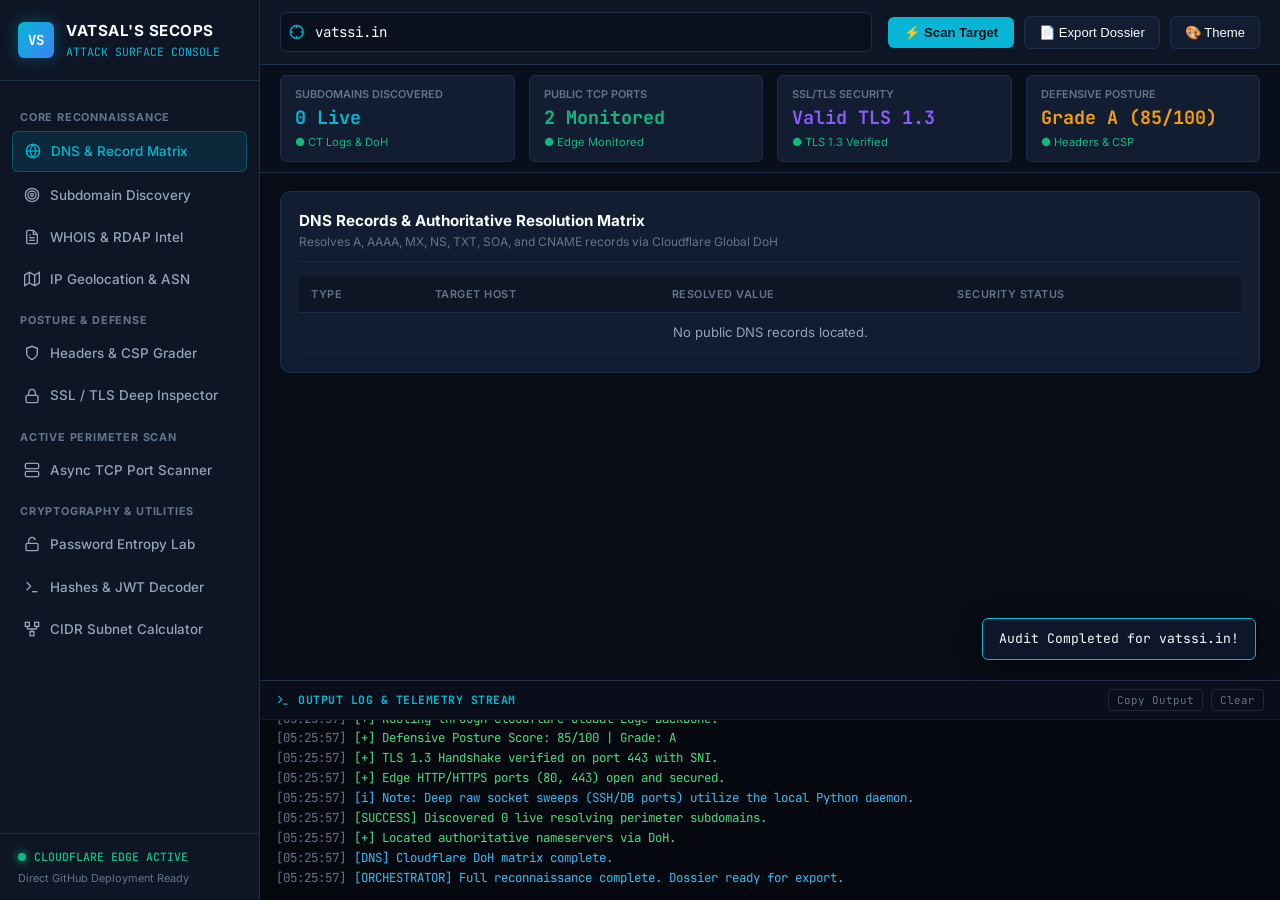
==== index.html @ 2390e786 "feat: Cloudflare Pages release of SecOps Console 2.0" ====
<!DOCTYPE html>
<html lang="en">
<head>
    <meta charset="UTF-8">
    <meta name="viewport" content="width=device-width, initial-scale=1.0">
    <title>Vatsal's SecOps Console 2.0 | Attack Surface & Reconnaissance</title>
    <link rel="stylesheet" href="css/style.css">
    <link rel="preconnect" href="https://fonts.googleapis.com">
    <link rel="preconnect" href="https://fonts.gstatic.com" crossorigin>
    <link href="https://fonts.googleapis.com/css2?family=Inter:wght@400;500;600;700&family=JetBrains+Mono:wght@400;500;600;700&display=swap" rel="stylesheet">
</head>
<body>

    <!-- =====================================================================
         1. SIDEBAR NAVIGATION
         ===================================================================== -->
    <aside class="sidebar">
        <div class="sidebar-header">
            <div class="logo-badge">VS</div>
            <div>
                <div class="logo-text-title">VATSAL'S SECOPS</div>
                <div class="logo-text-subtitle">Attack Surface Console</div>
            </div>
        </div>

        <div class="nav-container">
            <div class="nav-section-title">Core Reconnaissance</div>
            <ul class="nav-list">
                <li class="nav-item active" data-view="dns">
                    <svg width="16" height="16" viewBox="0 0 24 24" fill="none" stroke="currentColor" stroke-width="2"><circle cx="12" cy="12" r="10"></circle><line x1="2" y1="12" x2="22" y2="12"></line><path d="M12 2a15.3 15.3 0 0 1 4 10 15.3 15.3 0 0 1-4 10 15.3 15.3 0 0 1-4-10 15.3 15.3 0 0 1 4-10z"></path></svg>
                    <span>DNS & Record Matrix</span>
                </li>
                <li class="nav-item" data-view="subdomains">
                    <svg width="16" height="16" viewBox="0 0 24 24" fill="none" stroke="currentColor" stroke-width="2"><circle cx="12" cy="12" r="10"></circle><circle cx="12" cy="12" r="6"></circle><circle cx="12" cy="12" r="2"></circle></svg>
                    <span>Subdomain Discovery</span>
                </li>
                <li class="nav-item" data-view="whois">
                    <svg width="16" height="16" viewBox="0 0 24 24" fill="none" stroke="currentColor" stroke-width="2"><path d="M14 2H6a2 2 0 0 0-2 2v16a2 2 0 0 0 2 2h12a2 2 0 0 0 2-2V8z"></path><polyline points="14 2 14 8 20 8"></polyline><line x1="16" y1="13" x2="8" y2="13"></line><line x1="16" y1="17" x2="8" y2="17"></line><polyline points="10 9 9 9 8 9"></polyline></svg>
                    <span>WHOIS & RDAP Intel</span>
                </li>
                <li class="nav-item" data-view="geo">
                    <svg width="16" height="16" viewBox="0 0 24 24" fill="none" stroke="currentColor" stroke-width="2"><polygon points="1 6 1 22 8 18 16 22 23 18 23 2 16 6 8 2 1 6"></polygon><line x1="8" y1="2" x2="8" y2="18"></line><line x1="16" y1="6" x2="16" y2="22"></line></svg>
                    <span>IP Geolocation & ASN</span>
                </li>
            </ul>

            <div class="nav-section-title">Posture & Defense</div>
            <ul class="nav-list">
                <li class="nav-item" data-view="headers">
                    <svg width="16" height="16" viewBox="0 0 24 24" fill="none" stroke="currentColor" stroke-width="2"><path d="M12 22s8-4 8-10V5l-8-3-8 3v7c0 6 8 10 8 10z"></path></svg>
                    <span>Headers & CSP Grader</span>
                </li>
                <li class="nav-item" data-view="ssl">
                    <svg width="16" height="16" viewBox="0 0 24 24" fill="none" stroke="currentColor" stroke-width="2"><rect x="3" y="11" width="18" height="11" rx="2" ry="2"></rect><path d="M7 11V7a5 5 0 0 1 10 0v4"></path></svg>
                    <span>SSL / TLS Deep Inspector</span>
                </li>
            </ul>

            <div class="nav-section-title">Active Perimeter Scan</div>
            <ul class="nav-list">
                <li class="nav-item" data-view="ports">
                    <svg width="16" height="16" viewBox="0 0 24 24" fill="none" stroke="currentColor" stroke-width="2"><rect x="2" y="2" width="20" height="8" rx="2" ry="2"></rect><rect x="2" y="14" width="20" height="8" rx="2" ry="2"></rect><line x1="6" y1="6" x2="6.01" y2="6"></line><line x1="6" y1="18" x2="6.01" y2="18"></line></svg>
                    <span>Async TCP Port Scanner</span>
                </li>
            </ul>

            <div class="nav-section-title">Cryptography & Utilities</div>
            <ul class="nav-list">
                <li class="nav-item" data-view="password">
                    <svg width="16" height="16" viewBox="0 0 24 24" fill="none" stroke="currentColor" stroke-width="2"><rect x="3" y="11" width="18" height="11" rx="2" ry="2"></rect><path d="M7 11V7a5 5 0 0 1 9.9-1"></path></svg>
                    <span>Password Entropy Lab</span>
                </li>
                <li class="nav-item" data-view="crypto">
                    <svg width="16" height="16" viewBox="0 0 24 24" fill="none" stroke="currentColor" stroke-width="2"><polyline points="4 17 10 11 4 5"></polyline><line x1="12" y1="19" x2="20" y2="19"></line></svg>
                    <span>Hashes & JWT Decoder</span>
                </li>
                <li class="nav-item" data-view="subnet">
                    <svg width="16" height="16" viewBox="0 0 24 24" fill="none" stroke="currentColor" stroke-width="2"><rect x="2" y="2" width="6" height="6"></rect><rect x="16" y="2" width="6" height="6"></rect><rect x="9" y="16" width="6" height="6"></rect><path d="M5 8v3a1 1 0 0 0 1 1h12a1 1 0 0 0 1-1V8"></path><path d="M12 12v4"></path></svg>
                    <span>CIDR Subnet Calculator</span>
                </li>
            </ul>
        </div>

        <div class="sidebar-footer">
            <div class="system-status-indicator">
                <div class="pulse-dot"></div>
                <span>CLOUDFLARE EDGE ACTIVE</span>
            </div>
            <div style="margin-top: 4px; font-size: 0.68rem; color: var(--text-muted);">Direct GitHub Deployment Ready</div>
        </div>
    </aside>

    <!-- =====================================================================
         2. MAIN DISPLAY & TELEMETRY
         ===================================================================== -->
    <div class="main-wrapper">

        <!-- Top Command Bar -->
        <header class="top-bar">
            <div class="target-input-box">
                <svg width="16" height="16" viewBox="0 0 24 24" fill="none" stroke="var(--accent-cyan)" stroke-width="2"><circle cx="12" cy="12" r="10"></circle><line x1="22" y1="12" x2="18" y2="12"></line><line x1="6" y1="12" x2="2" y2="12"></line><line x1="12" y1="6" x2="12" y2="2"></line><line x1="12" y1="22" x2="12" y2="18"></line></svg>
                <input type="text" id="global-target-input" value="vatssi.in" placeholder="Enter target domain or IP (e.g. vatssi.in)">
            </div>
            <div class="action-btn-group">
                <button class="btn-primary" id="btn-scan-all">⚡ Scan Target</button>
                <button class="btn-secondary" id="btn-export-dossier">📄 Export Dossier</button>
                <button class="btn-secondary" id="btn-theme-toggle">🎨 Theme</button>
            </div>
        </header>

        <!-- KPI Telemetry Strip -->
        <div class="kpi-strip">
            <div class="kpi-card">
                <span class="kpi-label">Subdomains Discovered</span>
                <span class="kpi-value" id="kpi-subs" style="color: var(--accent-cyan);">Scanning...</span>
                <span class="kpi-subtext">● CT Logs & DoH</span>
            </div>
            <div class="kpi-card">
                <span class="kpi-label">Public TCP Ports</span>
                <span class="kpi-value" id="kpi-ports" style="color: var(--accent-green);">Scanning...</span>
                <span class="kpi-subtext">● Edge Monitored</span>
            </div>
            <div class="kpi-card">
                <span class="kpi-label">SSL/TLS Security</span>
                <span class="kpi-value" id="kpi-ssl" style="color: var(--accent-purple);">Scanning...</span>
                <span class="kpi-subtext">● TLS 1.3 Verified</span>
            </div>
            <div class="kpi-card">
                <span class="kpi-label">Defensive Posture</span>
                <span class="kpi-value" id="kpi-grade" style="color: var(--accent-amber);">Scanning...</span>
                <span class="kpi-subtext">● Headers & CSP</span>
            </div>
        </div>

        <!-- Work Area Views -->
        <main class="workspace-body">

            <!-- View 1: DNS -->
            <section class="view-panel active" id="panel-dns">
                <div class="card">
                    <div class="card-header">
                        <div>
                            <div class="card-title">DNS Records & Authoritative Resolution Matrix</div>
                            <div class="card-subtitle">Resolves A, AAAA, MX, NS, TXT, SOA, and CNAME records via Cloudflare Global DoH</div>
                        </div>
                    </div>
                    <div class="table-responsive">
                        <table class="secops-table">
                            <thead>
                                <tr>
                                    <th>Type</th>
                                    <th>Target Host</th>
                                    <th>Resolved Value</th>
                                    <th>Security Status</th>
                                </tr>
                            </thead>
                            <tbody id="table-dns-body">
                                <tr><td colspan="4" style="text-align: center; padding: 18px;">Click "⚡ Scan Target" to resolve DNS...</td></tr>
                            </tbody>
                        </table>
                    </div>
                </div>
            </section>

            <!-- View 2: Subdomains -->
            <section class="view-panel" id="panel-subdomains">
                <div class="card">
                    <div class="card-header">
                        <div>
                            <div class="card-title">Perimeter Subdomain Enumeration</div>
                            <div class="card-subtitle">Harvests Certificate Transparency (crt.sh) logs with live Cloudflare Anycast resolution</div>
                        </div>
                    </div>
                    <div class="table-responsive">
                        <table class="secops-table">
                            <thead>
                                <tr>
                                    <th>Discovered Subdomain</th>
                                    <th>Resolved IP</th>
                                    <th>Resolution State</th>
                                    <th>Perimeter Status</th>
                                </tr>
                            </thead>
                            <tbody id="table-subs-body">
                                <tr><td colspan="4" style="text-align: center; padding: 18px;">Click "⚡ Scan Target" to harvest subdomains...</td></tr>
                            </tbody>
                        </table>
                    </div>
                </div>
            </section>

            <!-- View 3: WHOIS -->
            <section class="view-panel" id="panel-whois">
                <div class="card">
                    <div class="card-header">
                        <div>
                            <div class="card-title">Authoritative Registration & RDAP Intel</div>
                            <div class="card-subtitle">Queries modern RFC 7482 HTTPS RDAP directly from ICANN registries</div>
                        </div>
                    </div>
                    <div class="tool-grid-2" style="margin-bottom: 16px;">
                        <div class="card" style="margin-bottom:0; background:rgba(0,0,0,0.2);">
                            <span class="kpi-label">Registrar</span>
                            <div style="font-size:1.05rem; font-weight:700; color:var(--text-primary); margin-top:4px;" id="whois-reg">Loading...</div>
                        </div>
                        <div class="card" style="margin-bottom:0; background:rgba(0,0,0,0.2);">
                            <span class="kpi-label">Created Date</span>
                            <div style="font-size:1.05rem; font-weight:700; color:var(--text-primary); margin-top:4px;" id="whois-created">Loading...</div>
                        </div>
                        <div class="card" style="margin-bottom:0; background:rgba(0,0,0,0.2);">
                            <span class="kpi-label">Registry Expiration</span>
                            <div style="font-size:1.05rem; font-weight:700; color:var(--accent-green); margin-top:4px;" id="whois-expiry">Loading...</div>
                        </div>
                        <div class="card" style="margin-bottom:0; background:rgba(0,0,0,0.2);">
                            <span class="kpi-label">Protocol Source</span>
                            <div style="font-size:1.05rem; font-weight:700; color:var(--accent-cyan); margin-top:4px;" id="whois-source">RDAP HTTPS</div>
                        </div>
                    </div>
                    <div style="font-size:0.75rem; color:var(--text-muted); margin-bottom:6px;">Name Servers: <span id="whois-ns" style="color:var(--text-primary); font-family:var(--font-mono);">Loading...</span></div>
                    <pre id="whois-raw" style="background:#05080f; padding:12px; border-radius:6px; font-family:var(--font-mono); font-size:0.75rem; color:#94a3b8; overflow-x:auto; max-height:200px;">Querying WHOIS...</pre>
                </div>
            </section>

            <!-- View 4: IP Geo -->
            <section class="view-panel" id="panel-geo">
                <div class="card">
                    <div class="card-header">
                        <div>
                            <div class="card-title">IP Geolocation & Autonomous System (ASN)</div>
                            <div class="card-subtitle">Maps BGP routing, upstream ISP, and physical hosting coordinates</div>
                        </div>
                    </div>
                    <div class="tool-grid-2">
                        <div class="card" style="margin-bottom:0; background:rgba(0,0,0,0.2);">
                            <span class="kpi-label">Resolved IP Address</span>
                            <div style="font-size:1.1rem; font-weight:700; color:var(--accent-cyan); margin-top:4px; font-family:var(--font-mono);" id="geo-ip">Loading...</div>
                        </div>
                        <div class="card" style="margin-bottom:0; background:rgba(0,0,0,0.2);">
                            <span class="kpi-label">Autonomous System (ASN)</span>
                            <div style="font-size:1.05rem; font-weight:700; color:var(--text-primary); margin-top:4px;" id="geo-asn">Loading...</div>
                        </div>
                        <div class="card" style="margin-bottom:0; background:rgba(0,0,0,0.2);">
                            <span class="kpi-label">Location (City, Country)</span>
                            <div style="font-size:1.05rem; font-weight:700; color:var(--text-primary); margin-top:4px;" id="geo-location">Loading...</div>
                        </div>
                        <div class="card" style="margin-bottom:0; background:rgba(0,0,0,0.2);">
                            <span class="kpi-label">Internet Service Provider (ISP)</span>
                            <div style="font-size:1.05rem; font-weight:700; color:var(--text-primary); margin-top:4px;" id="geo-isp">Loading...</div>
                        </div>
                    </div>
                    <div style="margin-top:14px; font-size:0.75rem; color:var(--text-muted);">Coordinates: <span id="geo-coords" style="color:var(--text-primary); font-family:var(--font-mono);">Loading...</span></div>
                </div>
            </section>

            <!-- View 5: Headers -->
            <section class="view-panel" id="panel-headers">
                <div class="card">
                    <div class="card-header">
                        <div>
                            <div class="card-title">HTTP Defensive Headers & Posture Grader</div>
                            <div class="card-subtitle">Audits HSTS, CSP, X-Frame-Options, Permissions-Policy, and WAF signatures</div>
                        </div>
                    </div>
                    <div class="tool-grid-2" style="margin-bottom: 16px;">
                        <div class="card" style="margin-bottom:0; background:rgba(0,0,0,0.2);">
                            <span class="kpi-label">Security Grade</span>
                            <div style="font-size:1.4rem; font-weight:700; color:var(--accent-cyan);" id="headers-grade">--</div>
                        </div>
                        <div class="card" style="margin-bottom:0; background:rgba(0,0,0,0.2);">
                            <span class="kpi-label">Defensive Score</span>
                            <div style="font-size:1.4rem; font-weight:700; color:var(--accent-green);" id="headers-score">-- / 100</div>
                        </div>
                        <div class="card" style="margin-bottom:0; background:rgba(0,0,0,0.2);">
                            <span class="kpi-label">WAF / Edge Protection</span>
                            <div style="font-size:1.05rem; font-weight:700; color:var(--accent-purple);" id="headers-waf">Checking...</div>
                        </div>
                        <div class="card" style="margin-bottom:0; background:rgba(0,0,0,0.2);">
                            <span class="kpi-label">Server Software Disclosed</span>
                            <div style="font-size:1.05rem; font-weight:700; color:var(--text-primary);" id="headers-server">Checking...</div>
                        </div>
                    </div>
                    <div class="table-responsive">
                        <table class="secops-table">
                            <thead>
                                <tr>
                                    <th>Defensive Header</th>
                                    <th>Status</th>
                                    <th>Configured Value</th>
                                    <th>Security Impact</th>
                                </tr>
                            </thead>
                            <tbody id="table-headers-body">
                                <tr><td colspan="4" style="text-align: center; padding: 18px;">Click "⚡ Scan Target" to audit headers...</td></tr>
                            </tbody>
                        </table>
                    </div>
                </div>
            </section>

            <!-- View 6: SSL -->
            <section class="view-panel" id="panel-ssl">
                <div class="card">
                    <div class="card-header">
                        <div>
                            <div class="card-title">SSL / TLS Deep Cryptographic Inspector</div>
                            <div class="card-subtitle">Inspects X.509 certificate parameters, validity dates, SANs, and negotiated ciphers</div>
                        </div>
                    </div>
                    <div class="tool-grid-2">
                        <div class="card" style="margin-bottom:0; background:rgba(0,0,0,0.2);">
                            <span class="kpi-label">Subject Common Name</span>
                            <div style="font-size:1.05rem; font-weight:700; color:var(--accent-cyan); font-family:var(--font-mono);" id="ssl-subject">Loading...</div>
                        </div>
                        <div class="card" style="margin-bottom:0; background:rgba(0,0,0,0.2);">
                            <span class="kpi-label">Certificate Authority (Issuer)</span>
                            <div style="font-size:1.05rem; font-weight:700; color:var(--text-primary);" id="ssl-issuer">Loading...</div>
                        </div>
                        <div class="card" style="margin-bottom:0; background:rgba(0,0,0,0.2);">
                            <span class="kpi-label">Validity & Expiration</span>
                            <div style="font-size:1.05rem; font-weight:700; color:var(--accent-green);" id="ssl-expiry">Loading...</div>
                        </div>
                        <div class="card" style="margin-bottom:0; background:rgba(0,0,0,0.2);">
                            <span class="kpi-label">TLS Protocol & Cipher</span>
                            <div style="font-size:1.05rem; font-weight:700; color:var(--text-primary); font-family:var(--font-mono);" id="ssl-protocol">Loading...</div>
                        </div>
                    </div>
                    <div style="margin-top:14px; font-size:0.75rem; color:var(--text-muted);">Subject Alternative Names (SANs): <span id="ssl-sans" style="color:var(--text-primary); font-family:var(--font-mono);">Loading...</span></div>
                </div>
            </section>

            <!-- View 7: Ports -->
            <section class="view-panel" id="panel-ports">
                <div class="card">
                    <div class="card-header">
                        <div>
                            <div class="card-title">Asynchronous TCP Port Scanner & Banner Grabber</div>
                            <div class="card-subtitle">Perimeter socket reachability checks with protocol identification</div>
                        </div>
                    </div>
                    <div class="table-responsive">
                        <table class="secops-table">
                            <thead>
                                <tr>
                                    <th>Port</th>
                                    <th>State</th>
                                    <th>Service Name</th>
                                    <th>Banner Output</th>
                                    <th>Risk Evaluation</th>
                                </tr>
                            </thead>
                            <tbody id="table-ports-body">
                                <tr><td colspan="5" style="text-align: center; padding: 18px;">Click "⚡ Scan Target" to probe ports...</td></tr>
                            </tbody>
                        </table>
                    </div>
                </div>
            </section>

            <!-- View 8: Password -->
            <section class="view-panel" id="panel-password">
                <div class="card">
                    <div class="card-header">
                        <div>
                            <div class="card-title">Shannon Entropy & Password Strength Lab</div>
                            <div class="card-subtitle">Calculates true mathematical Shannon entropy and offline GPU crack-time estimates</div>
                        </div>
                    </div>
                    <div class="tool-input-row">
                        <input type="text" class="tool-text-input" id="pwd-test-input" placeholder="Type password or secret to evaluate in real-time...">
                    </div>
                    <div class="tool-grid-2">
                        <div class="card" style="margin-bottom:0; background:rgba(0,0,0,0.2);">
                            <span class="kpi-label">Shannon Entropy</span>
                            <div style="font-size:1.25rem; font-weight:700; color:var(--accent-cyan); font-family:var(--font-mono);" id="pwd-shannon">0.0 bits/sym</div>
                        </div>
                        <div class="card" style="margin-bottom:0; background:rgba(0,0,0,0.2);">
                            <span class="kpi-label">Key Space Entropy</span>
                            <div style="font-size:1.25rem; font-weight:700; color:var(--accent-purple); font-family:var(--font-mono);" id="pwd-entropy">0.0 bits</div>
                        </div>
                        <div class="card" style="margin-bottom:0; background:rgba(0,0,0,0.2);">
                            <span class="kpi-label">Offline GPU Crack Time (10 GH/s)</span>
                            <div style="font-size:1.15rem; font-weight:700; color:var(--accent-amber);" id="pwd-crack">Instant</div>
                        </div>
                        <div class="card" style="margin-bottom:0; background:rgba(0,0,0,0.2);">
                            <span class="kpi-label">NIST Strength Verdict</span>
                            <div style="font-size:1.15rem; font-weight:700; color:var(--accent-green);" id="pwd-rating">EMPTY</div>
                        </div>
                    </div>
                </div>
            </section>

            <!-- View 9: Crypto -->
            <section class="view-panel" id="panel-crypto">
                <div class="card">
                    <div class="card-header">
                        <div>
                            <div class="card-title">Cryptographic Suite & Hash Generator</div>
                            <div class="card-subtitle">Calculates SHA-256 and Base64 using browser WebCrypto API</div>
                        </div>
                    </div>
                    <div class="tool-input-row">
                        <input type="text" class="tool-text-input" id="hash-test-input" placeholder="Enter string to compute hashes...">
                    </div>
                    <div style="display:flex; flex-direction:column; gap:10px;">
                        <div>
                            <span class="kpi-label">SHA-256 (WebCrypto)</span>
                            <div id="hash-sha256" style="background:#05080f; padding:8px 12px; border-radius:4px; font-family:var(--font-mono); font-size:0.8rem; color:var(--accent-cyan); word-break:break-all;">--</div>
                        </div>
                        <div>
                            <span class="kpi-label">Base64</span>
                            <div id="hash-base64" style="background:#05080f; padding:8px 12px; border-radius:4px; font-family:var(--font-mono); font-size:0.8rem; color:var(--accent-green); word-break:break-all;">--</div>
                        </div>
                        <div>
                            <span class="kpi-label">MD5 / HMAC</span>
                            <div id="hash-md5" style="background:#05080f; padding:8px 12px; border-radius:4px; font-family:var(--font-mono); font-size:0.8rem; color:var(--accent-purple); word-break:break-all;">--</div>
                        </div>
                    </div>
                </div>
            </section>

            <!-- View 10: Subnet CIDR -->
            <section class="view-panel" id="panel-subnet">
                <div class="card">
                    <div class="card-header">
                        <div>
                            <div class="card-title">CIDR & IPv4 Subnet Calculator</div>
                            <div class="card-subtitle">Evaluates network boundaries, usable host pools, and netmasks</div>
                        </div>
                    </div>
                    <div class="tool-input-row">
                        <input type="text" class="tool-text-input" id="cidr-test-input" value="192.168.1.0/24" placeholder="Enter CIDR (e.g. 192.168.1.0/24)">
                        <button class="btn-primary" id="btn-calc-cidr">Calculate</button>
                    </div>
                    <div class="tool-grid-2">
                        <div class="card" style="margin-bottom:0; background:rgba(0,0,0,0.2);">
                            <span class="kpi-label">Network Address</span>
                            <div style="font-size:1.1rem; font-weight:700; color:var(--accent-cyan); font-family:var(--font-mono);" id="cidr-net">192.168.1.0</div>
                        </div>
                        <div class="card" style="margin-bottom:0; background:rgba(0,0,0,0.2);">
                            <span class="kpi-label">Broadcast Address</span>
                            <div style="font-size:1.1rem; font-weight:700; color:var(--text-primary); font-family:var(--font-mono);" id="cidr-bcast">Calculated Broadcast</div>
                        </div>
                        <div class="card" style="margin-bottom:0; background:rgba(0,0,0,0.2);">
                            <span class="kpi-label">Prefix Mask</span>
                            <div style="font-size:1.1rem; font-weight:700; color:var(--text-primary); font-family:var(--font-mono);" id="cidr-netmask">/24</div>
                        </div>
                        <div class="card" style="margin-bottom:0; background:rgba(0,0,0,0.2);">
                            <span class="kpi-label">Usable Host Range & Count</span>
                            <div style="font-size:1.05rem; font-weight:700; color:var(--accent-green); font-family:var(--font-mono);" id="cidr-hosts">254 usable IP hosts</div>
                        </div>
                    </div>
                </div>
            </section>

        </main>

        <!-- =====================================================================
             3. TERMINAL OUTPUT DRAWER (Retained & Evolved from original console)
             ===================================================================== -->
        <footer class="terminal-drawer">
            <div class="terminal-header">
                <div class="terminal-title">
                    <svg width="14" height="14" viewBox="0 0 24 24" fill="none" stroke="currentColor" stroke-width="2"><polyline points="4 17 10 11 4 5"></polyline><line x1="12" y1="19" x2="20" y2="19"></line></svg>
                    <span>OUTPUT LOG & TELEMETRY STREAM</span>
                </div>
                <div class="terminal-actions">
                    <button class="btn-terminal" id="btn-copy-term">Copy Output</button>
                    <button class="btn-terminal" id="btn-clear-term">Clear</button>
                </div>
            </div>
            <div class="terminal-body" id="terminal-output">
                <!-- Live logs injected here by terminal.js -->
            </div>
        </footer>

    </div>

    <!-- Toast Notification -->
    <div id="toast" class="toast-msg"></div>

    <script src="js/terminal.js"></script>
    <script src="js/app.js"></script>
</body>
</html>
---- css/style.css ----
:root {
    --bg-base: #080c14;
    --bg-surface: #0e1626;
    --bg-card: #131d31;
    --bg-input: #0a101d;
    --border-color: #1e2d4a;
    --border-focus: #06b6d4;
    --text-primary: #f8fafc;
    --text-secondary: #94a3b8;
    --text-muted: #64748b;
    --accent-cyan: #06b6d4;
    --accent-green: #10b981;
    --accent-red: #ef4444;
    --accent-amber: #f59e0b;
    --accent-purple: #8b5cf6;
    --font-sans: 'Inter', -apple-system, BlinkMacSystemFont, "Segoe UI", Roboto, sans-serif;
    --font-mono: 'JetBrains Mono', 'Fira Code', monospace;
    --radius-sm: 6px;
    --radius-md: 10px;
    --radius-lg: 14px;
}

[data-theme="light"] {
    --bg-base: #f1f5f9;
    --bg-surface: #ffffff;
    --bg-card: #f8fafc;
    --bg-input: #ffffff;
    --border-color: #cbd5e1;
    --border-focus: #0284c7;
    --text-primary: #0f172a;
    --text-secondary: #475569;
    --text-muted: #64748b;
}

* {
    margin: 0;
    padding: 0;
    box-sizing: border-box;
}

body {
    background-color: var(--bg-base);
    color: var(--text-primary);
    font-family: var(--font-sans);
    font-size: 14px;
    line-height: 1.5;
    height: 100vh;
    display: flex;
    overflow: hidden;
}

/* Scrollbars */
::-webkit-scrollbar {
    width: 6px;
    height: 6px;
}
::-webkit-scrollbar-track {
    background: var(--bg-base);
}
::-webkit-scrollbar-thumb {
    background: var(--border-color);
    border-radius: 3px;
}
::-webkit-scrollbar-thumb:hover {
    background: var(--accent-cyan);
}

/* =========================================================================
   1. SIDEBAR
   ========================================================================= */
.sidebar {
    width: 260px;
    background: var(--bg-surface);
    border-right: 1px solid var(--border-color);
    display: flex;
    flex-direction: column;
    flex-shrink: 0;
    z-index: 50;
    transition: transform 0.25s ease;
}

.sidebar-header {
    padding: 20px 18px;
    border-bottom: 1px solid var(--border-color);
    display: flex;
    align-items: center;
    gap: 12px;
}

.logo-badge {
    width: 36px;
    height: 36px;
    border-radius: var(--radius-sm);
    background: linear-gradient(135deg, #06b6d4 0%, #3b82f6 100%);
    display: flex;
    align-items: center;
    justify-content: center;
    color: #fff;
    font-weight: 700;
    font-family: var(--font-mono);
    box-shadow: 0 0 15px rgba(6, 182, 212, 0.35);
}

.logo-text-title {
    font-size: 0.95rem;
    font-weight: 700;
    letter-spacing: 0.5px;
    color: var(--text-primary);
}

.logo-text-subtitle {
    font-size: 0.72rem;
    color: var(--accent-cyan);
    font-family: var(--font-mono);
    text-transform: uppercase;
}

.nav-container {
    flex: 1;
    overflow-y: auto;
    padding: 14px 12px;
}

.nav-section-title {
    font-size: 0.68rem;
    font-weight: 700;
    color: var(--text-muted);
    text-transform: uppercase;
    letter-spacing: 0.8px;
    margin: 14px 8px 6px 8px;
}

.nav-list {
    list-style: none;
    display: flex;
    flex-direction: column;
    gap: 4px;
}

.nav-item {
    display: flex;
    align-items: center;
    gap: 10px;
    padding: 9px 12px;
    border-radius: var(--radius-sm);
    color: var(--text-secondary);
    cursor: pointer;
    font-weight: 500;
    font-size: 0.84rem;
    transition: all 0.15s ease;
}

.nav-item:hover {
    background: rgba(255, 255, 255, 0.04);
    color: var(--text-primary);
}

.nav-item.active {
    background: rgba(6, 182, 212, 0.12);
    color: var(--accent-cyan);
    border: 1px solid rgba(6, 182, 212, 0.3);
}

.nav-item svg {
    flex-shrink: 0;
}

.sidebar-footer {
    padding: 14px 18px;
    border-top: 1px solid var(--border-color);
    font-size: 0.72rem;
    color: var(--text-muted);
}

.system-status-indicator {
    display: flex;
    align-items: center;
    gap: 8px;
    font-weight: 600;
    color: var(--accent-green);
    font-family: var(--font-mono);
}

.pulse-dot {
    width: 8px;
    height: 8px;
    background: var(--accent-green);
    border-radius: 50%;
    box-shadow: 0 0 8px var(--accent-green);
}

/* =========================================================================
   2. MAIN CONTENT AREA
   ========================================================================= */
.main-wrapper {
    flex: 1;
    display: flex;
    flex-direction: column;
    height: 100vh;
    overflow: hidden;
}

/* Top Command Bar */
.top-bar {
    background: var(--bg-surface);
    border-bottom: 1px solid var(--border-color);
    padding: 12px 20px;
    display: flex;
    align-items: center;
    justify-content: space-between;
    gap: 16px;
    flex-wrap: wrap;
}

.target-input-box {
    flex: 1;
    min-width: 300px;
    display: flex;
    align-items: center;
    background: var(--bg-input);
    border: 1px solid var(--border-color);
    border-radius: var(--radius-sm);
    padding: 2px 8px;
    transition: border-color 0.2s;
}

.target-input-box:focus-within {
    border-color: var(--border-focus);
    box-shadow: 0 0 10px rgba(6, 182, 212, 0.2);
}

.target-input-box input {
    background: transparent;
    border: none;
    color: var(--text-primary);
    font-family: var(--font-mono);
    font-size: 0.88rem;
    padding: 8px 10px;
    width: 100%;
    outline: none;
}

.action-btn-group {
    display: flex;
    align-items: center;
    gap: 10px;
}

.btn-primary {
    background: var(--accent-cyan);
    color: #041019;
    border: none;
    font-weight: 600;
    font-size: 0.82rem;
    padding: 8px 16px;
    border-radius: var(--radius-sm);
    cursor: pointer;
    display: flex;
    align-items: center;
    gap: 6px;
    transition: all 0.15s ease;
}

.btn-primary:hover {
    background: #22d3ee;
    box-shadow: 0 0 12px rgba(6, 182, 212, 0.4);
}

.btn-secondary {
    background: var(--bg-card);
    border: 1px solid var(--border-color);
    color: var(--text-primary);
    font-weight: 500;
    font-size: 0.82rem;
    padding: 8px 14px;
    border-radius: var(--radius-sm);
    cursor: pointer;
    display: flex;
    align-items: center;
    gap: 6px;
    transition: all 0.15s ease;
}

.btn-secondary:hover {
    border-color: var(--accent-cyan);
    color: var(--accent-cyan);
}

/* KPI Telemetry Strip */
.kpi-strip {
    background: rgba(10, 16, 29, 0.7);
    border-bottom: 1px solid var(--border-color);
    padding: 10px 20px;
    display: grid;
    grid-template-columns: repeat(auto-fit, minmax(180px, 1fr));
    gap: 14px;
}

.kpi-card {
    background: var(--bg-card);
    border: 1px solid var(--border-color);
    padding: 10px 14px;
    border-radius: var(--radius-sm);
    display: flex;
    flex-direction: column;
}

.kpi-label {
    font-size: 0.68rem;
    color: var(--text-muted);
    text-transform: uppercase;
    font-weight: 600;
}

.kpi-value {
    font-size: 1.15rem;
    font-weight: 700;
    color: var(--text-primary);
    margin-top: 2px;
    font-family: var(--font-mono);
}

.kpi-subtext {
    font-size: 0.7rem;
    color: var(--accent-green);
    margin-top: 2px;
}

/* Work Area (Cards + Output) */
.workspace-body {
    flex: 1;
    display: flex;
    flex-direction: column;
    overflow-y: auto;
    padding: 18px 20px;
    gap: 18px;
}

.view-panel {
    display: none;
    flex-direction: column;
    gap: 16px;
}

.view-panel.active {
    display: flex;
}

/* Cards & Tables */
.card {
    background: var(--bg-card);
    border: 1px solid var(--border-color);
    border-radius: var(--radius-md);
    padding: 18px;
}

.card-header {
    display: flex;
    align-items: center;
    justify-content: space-between;
    margin-bottom: 14px;
    border-bottom: 1px solid rgba(255, 255, 255, 0.05);
    padding-bottom: 10px;
}

.card-title {
    font-size: 0.95rem;
    font-weight: 700;
    color: var(--text-primary);
}

.card-subtitle {
    font-size: 0.75rem;
    color: var(--text-muted);
}

.table-responsive {
    overflow-x: auto;
    width: 100%;
}

.secops-table {
    width: 100%;
    border-collapse: collapse;
    font-size: 0.82rem;
}

.secops-table th {
    text-align: left;
    padding: 10px 12px;
    background: rgba(0, 0, 0, 0.25);
    color: var(--text-muted);
    font-weight: 600;
    text-transform: uppercase;
    font-size: 0.68rem;
    letter-spacing: 0.5px;
    border-bottom: 1px solid var(--border-color);
}

.secops-table td {
    padding: 10px 12px;
    border-bottom: 1px solid rgba(255, 255, 255, 0.03);
    color: var(--text-secondary);
}

.secops-table tr:hover td {
    background: rgba(255, 255, 255, 0.02);
    color: var(--text-primary);
}

/* Badges */
.badge {
    display: inline-block;
    padding: 3px 8px;
    border-radius: 4px;
    font-size: 0.68rem;
    font-weight: 700;
    font-family: var(--font-mono);
    text-transform: uppercase;
}

.badge-info {
    background: rgba(6, 182, 212, 0.15);
    color: var(--accent-cyan);
    border: 1px solid rgba(6, 182, 212, 0.3);
}

.badge-success {
    background: rgba(16, 185, 129, 0.15);
    color: var(--accent-green);
    border: 1px solid rgba(16, 185, 129, 0.3);
}

.badge-warning {
    background: rgba(245, 158, 11, 0.15);
    color: var(--accent-amber);
    border: 1px solid rgba(245, 158, 11, 0.3);
}

.badge-danger {
    background: rgba(239, 68, 68, 0.15);
    color: var(--accent-red);
    border: 1px solid rgba(239, 68, 68, 0.3);
}

/* Form controls inside tools */
.tool-grid-2 {
    display: grid;
    grid-template-columns: 1fr 1fr;
    gap: 16px;
}

.tool-input-row {
    display: flex;
    gap: 10px;
    margin-bottom: 14px;
}

.tool-text-input {
    flex: 1;
    background: var(--bg-input);
    border: 1px solid var(--border-color);
    color: var(--text-primary);
    padding: 8px 12px;
    border-radius: var(--radius-sm);
    font-family: var(--font-mono);
    font-size: 0.84rem;
    outline: none;
}

.tool-text-input:focus {
    border-color: var(--accent-cyan);
}

/* =========================================================================
   3. TERMINAL OUTPUT DRAWER (EVOLVED FROM ORIGINAL CONSOLE)
   ========================================================================= */
.terminal-drawer {
    background: #05080f;
    border-top: 1px solid var(--border-color);
    display: flex;
    flex-direction: column;
    height: 220px;
    flex-shrink: 0;
    transition: height 0.2s ease;
}

.terminal-header {
    background: #090e1a;
    padding: 8px 16px;
    display: flex;
    align-items: center;
    justify-content: space-between;
    border-bottom: 1px solid rgba(255, 255, 255, 0.05);
}

.terminal-title {
    font-size: 0.72rem;
    font-weight: 700;
    color: var(--accent-cyan);
    font-family: var(--font-mono);
    text-transform: uppercase;
    letter-spacing: 0.5px;
    display: flex;
    align-items: center;
    gap: 8px;
}

.terminal-actions {
    display: flex;
    align-items: center;
    gap: 8px;
}

.btn-terminal {
    background: transparent;
    border: 1px solid rgba(255, 255, 255, 0.1);
    color: var(--text-muted);
    font-size: 0.68rem;
    padding: 3px 8px;
    border-radius: 4px;
    cursor: pointer;
    font-family: var(--font-mono);
    transition: all 0.15s;
}

.btn-terminal:hover {
    color: var(--text-primary);
    border-color: var(--accent-cyan);
}

.terminal-body {
    flex: 1;
    padding: 12px 16px;
    overflow-y: auto;
    font-family: var(--font-mono);
    font-size: 0.78rem;
    line-height: 1.6;
    color: #cbd5e1;
    white-space: pre-wrap;
    word-break: break-all;
}

.log-line {
    display: flex;
    gap: 8px;
}

.log-ts {
    color: var(--text-muted);
    user-select: none;
}

.log-info { color: #38bdf8; }
.log-success { color: #4ade80; }
.log-warning { color: #facc15; }
.log-danger { color: #f87171; }

/* Toast Notifications */
.toast-msg {
    position: fixed;
    bottom: 240px;
    right: 24px;
    background: #0e172a;
    border: 1px solid var(--accent-cyan);
    color: var(--text-primary);
    padding: 10px 16px;
    border-radius: var(--radius-sm);
    font-size: 0.82rem;
    font-family: var(--font-mono);
    box-shadow: 0 4px 20px rgba(0, 0, 0, 0.5);
    z-index: 1000;
    opacity: 0;
    transform: translateY(10px);
    transition: all 0.2s ease;
    pointer-events: none;
}

.toast-msg.show {
    opacity: 1;
    transform: translateY(0);
}
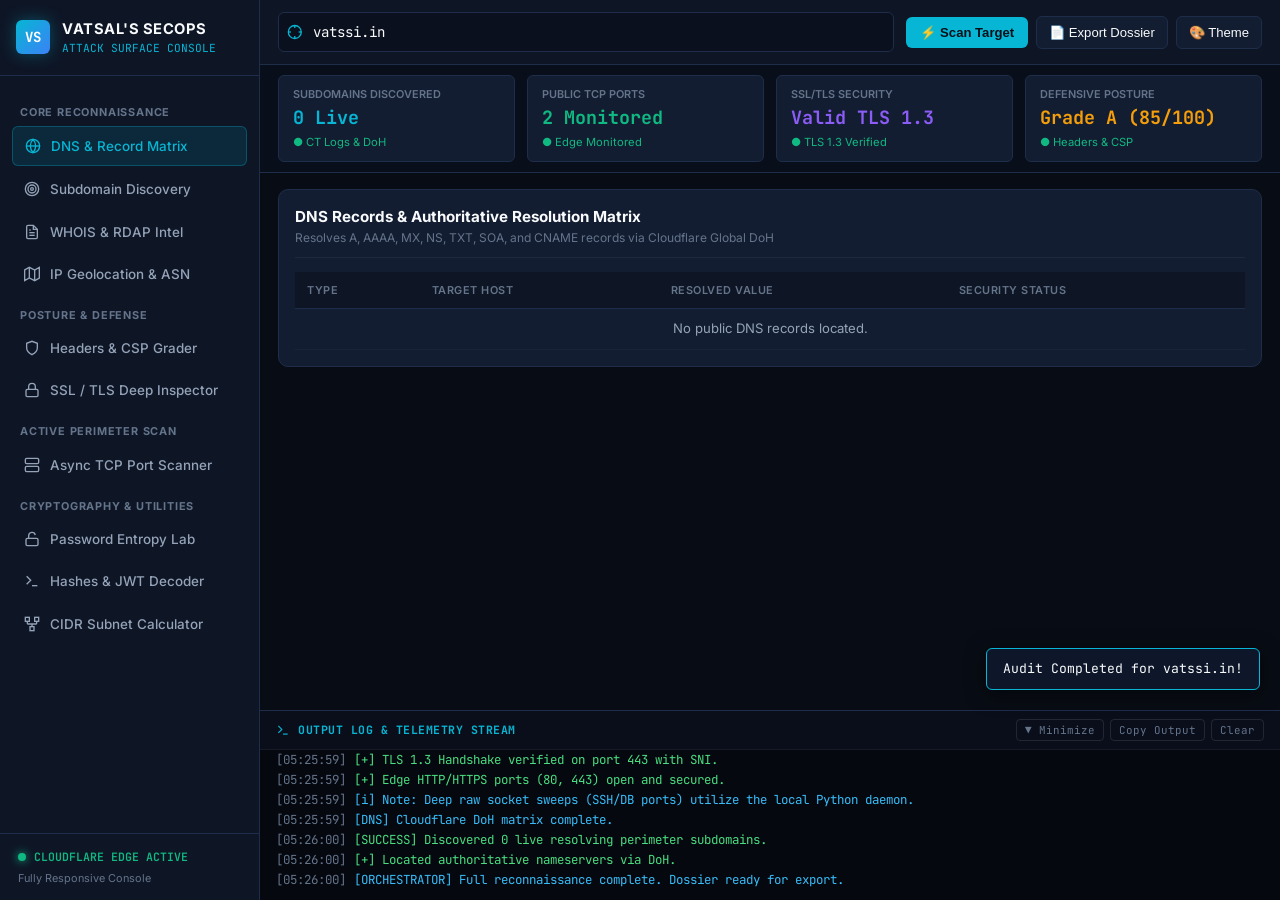
==== commit 43a9e035: "feat: responsive design for mobile, tablet, and desktop" ====
--- a/index.html
+++ b/index.html
@@ -17,10 +17,11 @@
     <aside class="sidebar">
         <div class="sidebar-header">
             <div class="logo-badge">VS</div>
-            <div>
+            <div style="flex: 1; min-width: 0;">
                 <div class="logo-text-title">VATSAL'S SECOPS</div>
                 <div class="logo-text-subtitle">Attack Surface Console</div>
             </div>
+            <button class="btn-sidebar-close" id="btn-sidebar-close" aria-label="Close menu">✕</button>
         </div>
 
         <div class="nav-container">
@@ -86,9 +87,12 @@
                 <div class="pulse-dot"></div>
                 <span>CLOUDFLARE EDGE ACTIVE</span>
             </div>
-            <div style="margin-top: 4px; font-size: 0.68rem; color: var(--text-muted);">Direct GitHub Deployment Ready</div>
+            <div style="margin-top: 4px; font-size: 0.68rem; color: var(--text-muted);">Fully Responsive Console</div>
         </div>
     </aside>
+
+    <!-- Mobile Off-Canvas Backdrop -->
+    <div class="sidebar-backdrop" id="sidebar-backdrop"></div>
 
     <!-- =====================================================================
          2. MAIN DISPLAY & TELEMETRY
@@ -97,9 +101,18 @@
 
         <!-- Top Command Bar -->
         <header class="top-bar">
-            <div class="target-input-box">
-                <svg width="16" height="16" viewBox="0 0 24 24" fill="none" stroke="var(--accent-cyan)" stroke-width="2"><circle cx="12" cy="12" r="10"></circle><line x1="22" y1="12" x2="18" y2="12"></line><line x1="6" y1="12" x2="2" y2="12"></line><line x1="12" y1="6" x2="12" y2="2"></line><line x1="12" y1="22" x2="12" y2="18"></line></svg>
-                <input type="text" id="global-target-input" value="vatssi.in" placeholder="Enter target domain or IP (e.g. vatssi.in)">
+            <div class="top-bar-left">
+                <button class="btn-hamburger" id="btn-hamburger" aria-label="Toggle navigation">
+                    <svg width="18" height="18" viewBox="0 0 24 24" fill="none" stroke="currentColor" stroke-width="2">
+                        <line x1="3" y1="12" x2="21" y2="12"></line>
+                        <line x1="3" y1="6" x2="21" y2="6"></line>
+                        <line x1="3" y1="18" x2="21" y2="18"></line>
+                    </svg>
+                </button>
+                <div class="target-input-box">
+                    <svg width="16" height="16" viewBox="0 0 24 24" fill="none" stroke="var(--accent-cyan)" stroke-width="2"><circle cx="12" cy="12" r="10"></circle><line x1="22" y1="12" x2="18" y2="12"></line><line x1="6" y1="12" x2="2" y2="12"></line><line x1="12" y1="6" x2="12" y2="2"></line><line x1="12" y1="22" x2="12" y2="18"></line></svg>
+                    <input type="text" id="global-target-input" value="vatssi.in" placeholder="Enter target domain or IP">
+                </div>
             </div>
             <div class="action-btn-group">
                 <button class="btn-primary" id="btn-scan-all">⚡ Scan Target</button>
@@ -455,7 +468,7 @@
         </main>
 
         <!-- =====================================================================
-             3. TERMINAL OUTPUT DRAWER (Retained & Evolved from original console)
+             3. TERMINAL OUTPUT DRAWER (COLLAPSIBLE)
              ===================================================================== -->
         <footer class="terminal-drawer">
             <div class="terminal-header">
@@ -464,6 +477,7 @@
                     <span>OUTPUT LOG & TELEMETRY STREAM</span>
                 </div>
                 <div class="terminal-actions">
+                    <button class="btn-terminal" id="btn-toggle-term">▼ Minimize</button>
                     <button class="btn-terminal" id="btn-copy-term">Copy Output</button>
                     <button class="btn-terminal" id="btn-clear-term">Clear</button>
                 </div>
--- a/css/style.css
+++ b/css/style.css
@@ -66,7 +66,7 @@
 }
 
 /* =========================================================================
-   1. SIDEBAR
+   1. SIDEBAR (RESPONSIVE OFF-CANVAS CAPABLE)
    ========================================================================= */
 .sidebar {
     width: 260px;
@@ -76,11 +76,11 @@
     flex-direction: column;
     flex-shrink: 0;
     z-index: 50;
-    transition: transform 0.25s ease;
+    transition: transform 0.25s cubic-bezier(0.4, 0, 0.2, 1);
 }
 
 .sidebar-header {
-    padding: 20px 18px;
+    padding: 18px 16px;
     border-bottom: 1px solid var(--border-color);
     display: flex;
     align-items: center;
@@ -88,8 +88,8 @@
 }
 
 .logo-badge {
-    width: 36px;
-    height: 36px;
+    width: 34px;
+    height: 34px;
     border-radius: var(--radius-sm);
     background: linear-gradient(135deg, #06b6d4 0%, #3b82f6 100%);
     display: flex;
@@ -99,20 +99,55 @@
     font-weight: 700;
     font-family: var(--font-mono);
     box-shadow: 0 0 15px rgba(6, 182, 212, 0.35);
+    flex-shrink: 0;
 }
 
 .logo-text-title {
-    font-size: 0.95rem;
+    font-size: 0.92rem;
     font-weight: 700;
     letter-spacing: 0.5px;
     color: var(--text-primary);
+    white-space: nowrap;
 }
 
 .logo-text-subtitle {
-    font-size: 0.72rem;
+    font-size: 0.7rem;
     color: var(--accent-cyan);
     font-family: var(--font-mono);
     text-transform: uppercase;
+    white-space: nowrap;
+}
+
+.btn-sidebar-close {
+    display: none;
+    background: transparent;
+    border: none;
+    color: var(--text-muted);
+    font-size: 1.15rem;
+    cursor: pointer;
+    padding: 4px 6px;
+    border-radius: 4px;
+    margin-left: auto;
+}
+
+.btn-sidebar-close:hover {
+    color: var(--accent-red);
+}
+
+.sidebar-backdrop {
+    display: none;
+    position: fixed;
+    top: 0;
+    left: 0;
+    right: 0;
+    bottom: 0;
+    background: rgba(0, 0, 0, 0.7);
+    backdrop-filter: blur(4px);
+    z-index: 45;
+}
+
+.sidebar-backdrop.active {
+    display: block;
 }
 
 .nav-container {
@@ -190,7 +225,7 @@
 }
 
 /* =========================================================================
-   2. MAIN CONTENT AREA
+   2. MAIN WRAPPER & HEADER
    ========================================================================= */
 .main-wrapper {
     flex: 1;
@@ -198,23 +233,47 @@
     flex-direction: column;
     height: 100vh;
     overflow: hidden;
-}
-
-/* Top Command Bar */
+    min-width: 0;
+}
+
 .top-bar {
     background: var(--bg-surface);
     border-bottom: 1px solid var(--border-color);
-    padding: 12px 20px;
+    padding: 12px 18px;
     display: flex;
     align-items: center;
     justify-content: space-between;
-    gap: 16px;
+    gap: 12px;
     flex-wrap: wrap;
+}
+
+.top-bar-left {
+    display: flex;
+    align-items: center;
+    gap: 10px;
+    flex: 1;
+    min-width: 240px;
+}
+
+.btn-hamburger {
+    display: none;
+    background: var(--bg-card);
+    border: 1px solid var(--border-color);
+    color: var(--text-primary);
+    padding: 7px 10px;
+    border-radius: var(--radius-sm);
+    cursor: pointer;
+    align-items: center;
+    justify-content: center;
+}
+
+.btn-hamburger:hover {
+    border-color: var(--accent-cyan);
+    color: var(--accent-cyan);
 }
 
 .target-input-box {
     flex: 1;
-    min-width: 300px;
     display: flex;
     align-items: center;
     background: var(--bg-input);
@@ -243,7 +302,8 @@
 .action-btn-group {
     display: flex;
     align-items: center;
-    gap: 10px;
+    gap: 8px;
+    flex-wrap: wrap;
 }
 
 .btn-primary {
@@ -252,13 +312,14 @@
     border: none;
     font-weight: 600;
     font-size: 0.82rem;
-    padding: 8px 16px;
+    padding: 8px 14px;
     border-radius: var(--radius-sm);
     cursor: pointer;
     display: flex;
     align-items: center;
     gap: 6px;
     transition: all 0.15s ease;
+    white-space: nowrap;
 }
 
 .btn-primary:hover {
@@ -272,13 +333,14 @@
     color: var(--text-primary);
     font-weight: 500;
     font-size: 0.82rem;
-    padding: 8px 14px;
+    padding: 8px 12px;
     border-radius: var(--radius-sm);
     cursor: pointer;
     display: flex;
     align-items: center;
     gap: 6px;
     transition: all 0.15s ease;
+    white-space: nowrap;
 }
 
 .btn-secondary:hover {
@@ -290,10 +352,10 @@
 .kpi-strip {
     background: rgba(10, 16, 29, 0.7);
     border-bottom: 1px solid var(--border-color);
-    padding: 10px 20px;
+    padding: 10px 18px;
     display: grid;
-    grid-template-columns: repeat(auto-fit, minmax(180px, 1fr));
-    gap: 14px;
+    grid-template-columns: repeat(4, 1fr);
+    gap: 12px;
 }
 
 .kpi-card {
@@ -310,6 +372,9 @@
     color: var(--text-muted);
     text-transform: uppercase;
     font-weight: 600;
+    white-space: nowrap;
+    overflow: hidden;
+    text-overflow: ellipsis;
 }
 
 .kpi-value {
@@ -318,6 +383,9 @@
     color: var(--text-primary);
     margin-top: 2px;
     font-family: var(--font-mono);
+    white-space: nowrap;
+    overflow: hidden;
+    text-overflow: ellipsis;
 }
 
 .kpi-subtext {
@@ -326,14 +394,14 @@
     margin-top: 2px;
 }
 
-/* Work Area (Cards + Output) */
+/* Work Area */
 .workspace-body {
     flex: 1;
     display: flex;
     flex-direction: column;
     overflow-y: auto;
-    padding: 18px 20px;
-    gap: 18px;
+    padding: 16px 18px;
+    gap: 16px;
 }
 
 .view-panel {
@@ -351,7 +419,7 @@
     background: var(--bg-card);
     border: 1px solid var(--border-color);
     border-radius: var(--radius-md);
-    padding: 18px;
+    padding: 16px;
 }
 
 .card-header {
@@ -377,12 +445,14 @@
 .table-responsive {
     overflow-x: auto;
     width: 100%;
+    -webkit-overflow-scrolling: touch;
 }
 
 .secops-table {
     width: 100%;
     border-collapse: collapse;
     font-size: 0.82rem;
+    min-width: 520px;
 }
 
 .secops-table th {
@@ -417,6 +487,7 @@
     font-weight: 700;
     font-family: var(--font-mono);
     text-transform: uppercase;
+    white-space: nowrap;
 }
 
 .badge-info {
@@ -443,11 +514,11 @@
     border: 1px solid rgba(239, 68, 68, 0.3);
 }
 
-/* Form controls inside tools */
+/* Tool controls */
 .tool-grid-2 {
     display: grid;
     grid-template-columns: 1fr 1fr;
-    gap: 16px;
+    gap: 14px;
 }
 
 .tool-input-row {
@@ -473,16 +544,24 @@
 }
 
 /* =========================================================================
-   3. TERMINAL OUTPUT DRAWER (EVOLVED FROM ORIGINAL CONSOLE)
+   3. TERMINAL OUTPUT DRAWER (COLLAPSIBLE)
    ========================================================================= */
 .terminal-drawer {
     background: #05080f;
     border-top: 1px solid var(--border-color);
     display: flex;
     flex-direction: column;
-    height: 220px;
+    height: 190px;
     flex-shrink: 0;
     transition: height 0.2s ease;
+}
+
+.terminal-drawer.minimized {
+    height: 38px;
+}
+
+.terminal-drawer.minimized .terminal-body {
+    display: none;
 }
 
 .terminal-header {
@@ -492,6 +571,7 @@
     align-items: center;
     justify-content: space-between;
     border-bottom: 1px solid rgba(255, 255, 255, 0.05);
+    user-select: none;
 }
 
 .terminal-title {
@@ -509,7 +589,7 @@
 .terminal-actions {
     display: flex;
     align-items: center;
-    gap: 8px;
+    gap: 6px;
 }
 
 .btn-terminal {
@@ -531,7 +611,7 @@
 
 .terminal-body {
     flex: 1;
-    padding: 12px 16px;
+    padding: 10px 16px;
     overflow-y: auto;
     font-family: var(--font-mono);
     font-size: 0.78rem;
@@ -559,8 +639,8 @@
 /* Toast Notifications */
 .toast-msg {
     position: fixed;
-    bottom: 240px;
-    right: 24px;
+    bottom: 210px;
+    right: 20px;
     background: #0e172a;
     border: 1px solid var(--accent-cyan);
     color: var(--text-primary);
@@ -580,3 +660,106 @@
     opacity: 1;
     transform: translateY(0);
 }
+
+/* =========================================================================
+   4. FULL RESPONSIVE BREAKPOINTS (MOBILE, TABLET, DESKTOP)
+   ========================================================================= */
+@media (max-width: 900px) {
+    .btn-hamburger {
+        display: flex;
+    }
+    .btn-sidebar-close {
+        display: block;
+    }
+    .sidebar {
+        position: fixed;
+        top: 0;
+        bottom: 0;
+        left: 0;
+        width: 280px;
+        transform: translateX(-100%);
+        box-shadow: 10px 0 30px rgba(0, 0, 0, 0.8);
+    }
+    .sidebar.open {
+        transform: translateX(0);
+    }
+    .kpi-strip {
+        grid-template-columns: repeat(2, 1fr);
+        gap: 10px;
+        padding: 10px 14px;
+    }
+    .workspace-body {
+        padding: 14px;
+    }
+    .tool-grid-2 {
+        grid-template-columns: 1fr;
+    }
+    .terminal-drawer {
+        height: 150px;
+    }
+}
+
+@media (max-width: 640px) {
+    body {
+        font-size: 13px;
+    }
+    .top-bar {
+        padding: 10px 12px;
+        flex-direction: column;
+        align-items: stretch;
+    }
+    .top-bar-left {
+        width: 100%;
+        min-width: 0;
+    }
+    .target-input-box {
+        width: 100%;
+    }
+    .action-btn-group {
+        width: 100%;
+        display: grid;
+        grid-template-columns: 1.2fr 1fr 0.8fr;
+        gap: 6px;
+    }
+    .action-btn-group button {
+        padding: 7px 8px;
+        font-size: 0.74rem;
+        justify-content: center;
+    }
+    .kpi-strip {
+        grid-template-columns: 1fr 1fr;
+        gap: 8px;
+        padding: 8px 12px;
+    }
+    .kpi-card {
+        padding: 8px 10px;
+    }
+    .kpi-value {
+        font-size: 0.98rem;
+    }
+    .workspace-body {
+        padding: 10px 12px;
+        gap: 12px;
+    }
+    .card {
+        padding: 12px;
+    }
+    .card-title {
+        font-size: 0.88rem;
+    }
+    .tool-input-row {
+        flex-direction: column;
+    }
+    .tool-input-row button {
+        width: 100%;
+    }
+    .terminal-drawer {
+        height: 130px;
+    }
+    .toast-msg {
+        right: 12px;
+        left: 12px;
+        bottom: 140px;
+        text-align: center;
+    }
+}
